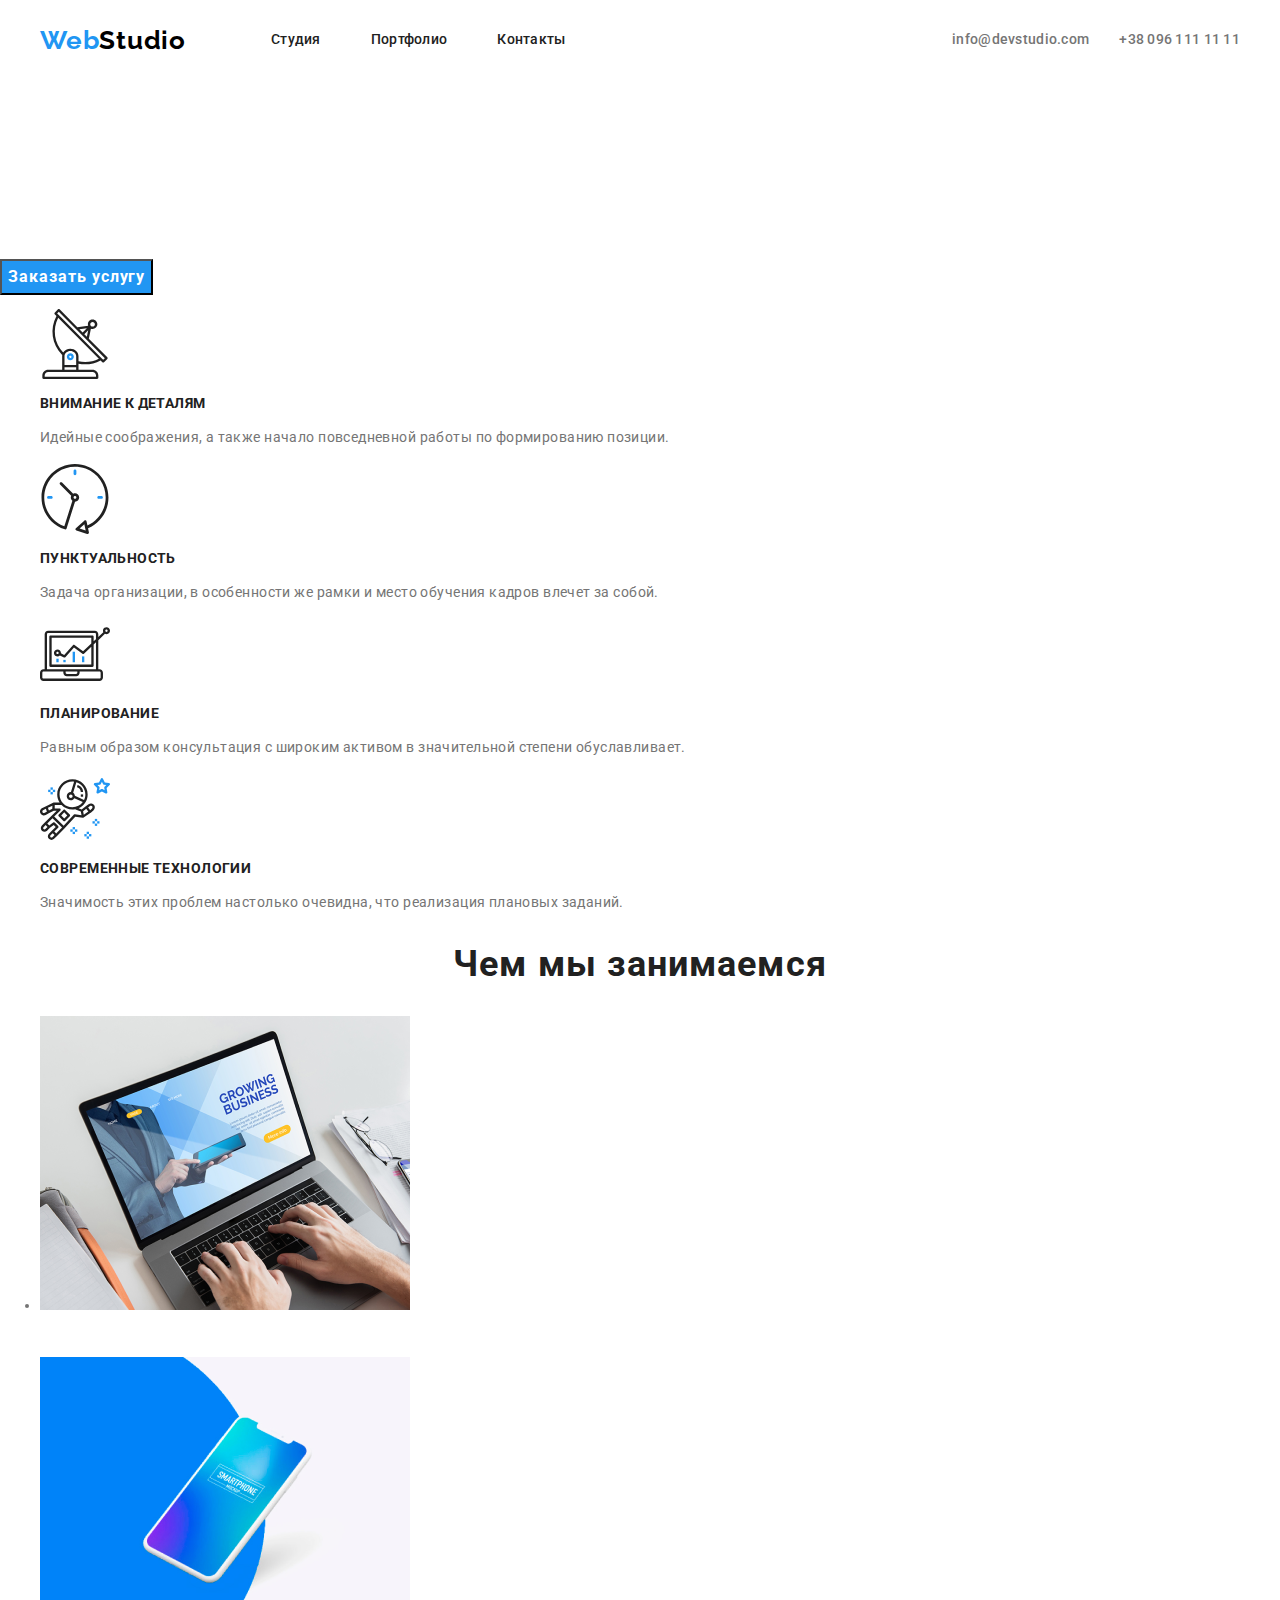
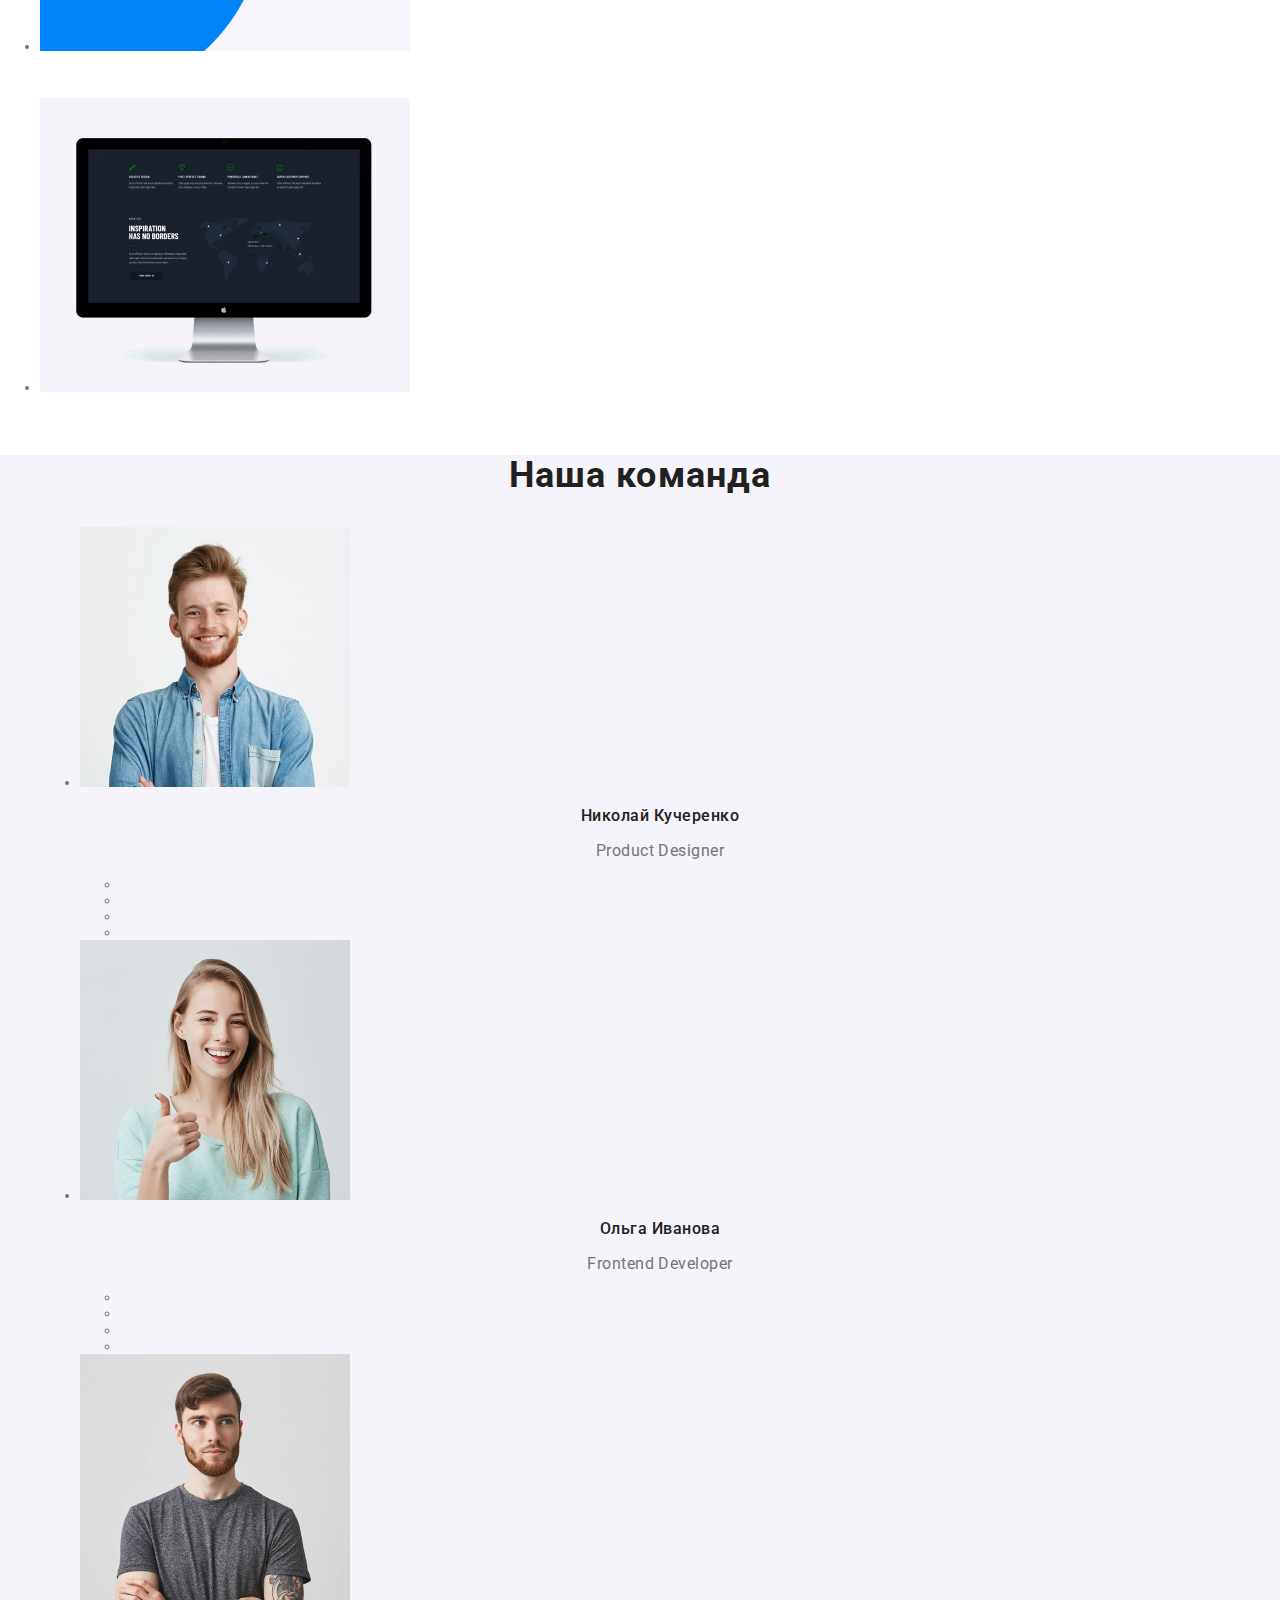
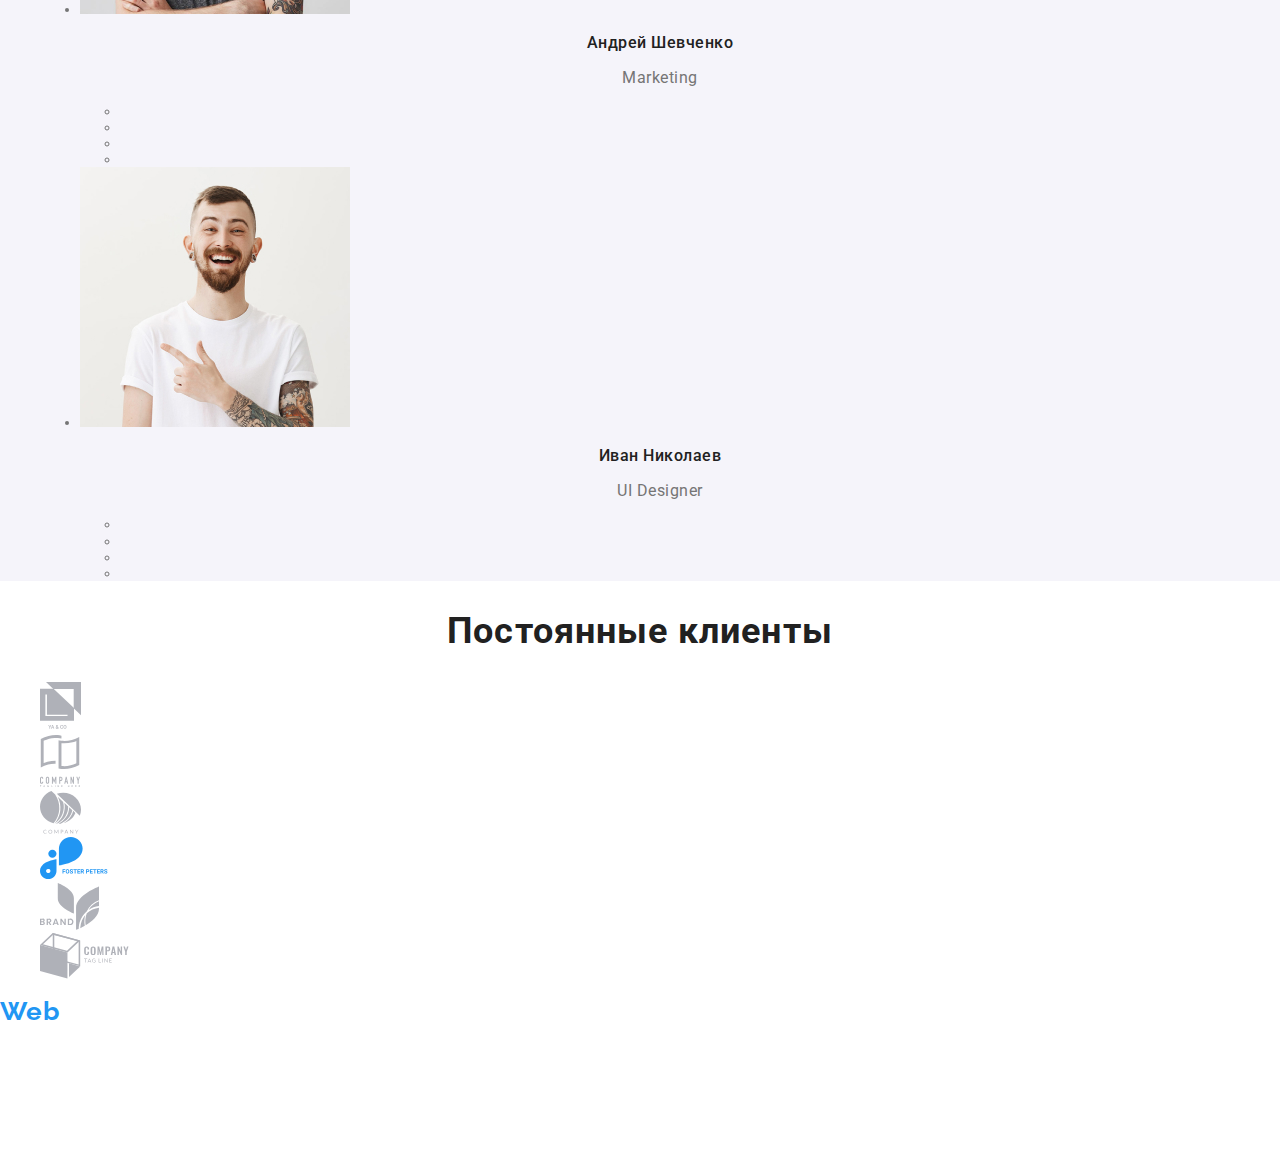
==== index.html @ 576426ac "Добавлены стили для геометрии и позиционирования HEADER-a" ====
<!DOCTYPE html>
<html lang="ru">

<head>
    <meta charset="UTF-8">
    <meta name="viewport" content="width=device-width, initial-scale=1.0">
    <title>Document</title>
    <link href="https://fonts.googleapis.com/css2?family=Raleway:wght@700&family=Roboto:wght@400;500;700;900&display=swap" rel="stylesheet">
    <link rel="stylesheet" href="./css/normalize.css">
    <link rel="stylesheet" href="./css/styles.css">
</head>

<body>
    <header class="header">
        <div class="container">
            <nav class="navigation">
                <a class="logo-link link" href="./index.html"><span class="web">Web</span>Studio</a>
    
                <ul class="menu-list list">
                    <li class="menu-item">
                        <a class="menu-link link" href="./index.html">Студия</a>
                    </li>
                    <li class="menu-item">
                        <a class="menu-link link" href="./portfolio.html">Портфолио</a>
                    </li>
                    <li class="menu-item">
                        <a class="menu-link link" href="">Контакты</a>
                    </li>
                </ul>
            </nav>
                <ul class="contacts-list list">
                    <li class="contacts-list-item">
                        <address class="contacts-item">
                            <a class="contacts-link link" href="mailto:info@devstudio.com">info@devstudio.com</a>
                        </address>
                    </li>
                    <li class="contacts-list-item">
                        <address class="contacts-item">
                            <a class="contacts-link link" href="tel:+380961111111">+38 096 111 11 11</a>
                        </address>
                    </li>
                </ul>
        </div>

    </header>

    <main>
        <section class="hero">
            <h1 class="hero-title">Эффективные решения <br> для вашего бизнеса</h1>
            <button class="btn">Заказать услугу</button>
        </section>
        <!-- Особенности -->
        <section>
            <h2 hidden>Особенности</h2>
            <ul class="features-list list">
                <li class="feature-item">
                    <img src="./images/Osobennosti/osobennosti-img-1.svg" alt="Антена">
                    <h3 class="feature-title">Внимание к деталям</h3>
                    <p class="feature-description">Идейные соображения, а также начало повседневной работы по формированию позиции.</p>
                </li>
                <li>
                    <img src="./images/Osobennosti/osobennosti-img-2.svg" alt="Часы">
                    <h3 class="feature-title">Пунктуальность</h3>
                    <p class="feature-description">Задача организации, в особенности же рамки и место обучения кадров влечет за собой.</p>
                </li>
                <li>
                    <img src="./images/Osobennosti/osobennosti-img-3.svg" alt="Диаграма">
                    <h3 class="feature-title">Планирование</h3>
                    <p class="feature-description">Равным образом консультация с широким активом в значительной степени обуславливает.</p>
                </li>
                <li>
                    <img src="./images/Osobennosti/osobennosti-img-4.svg" alt="Астронавт">
                    <h3 class="feature-title">Современные технологии</h3>
                    <p class="feature-description">Значимость этих проблем настолько очевидна, что реализация плановых заданий.</p>
                </li>
            </ul>
        </section>

        <!-- Чем мы занимаемся -->
        <section>
            <h2 class="whatwedo title">Чем мы занимаемся</h2>
                <ul>
                    <li>
                        <img src="./images/Chem-my-zanimaemsia/Desktop-img.png" alt="Десктопные приложения">
                        <p class="whatwedo-item"><b>Десктопные приложения</b></p>
                    </li>
                    <li>
                        <img src="./images/Chem-my-zanimaemsia/Mobile-img.png" alt="Мобильные приложения">
                        <p class="whatwedo-item"><b>Мобильные приложения</b></p>
                    </li>
                    <li>
                        <img src="./images/Chem-my-zanimaemsia/Design-img.png" alt="Дизайнерские решения">
                        <p class="whatwedo-item"><b>Дизайнерские решения</b></p>
                    </li>
                </ul>
        </section>

        <!-- Наша команда -->
        <section class="our-team-section">
            <div class="container">
                <h2 class="our-team title">Наша команда</h2>
                <ul>
                    <li>
                        <img src="./images/Nasha-komanda/img.jpg" alt="Николай Кучеренко" width="270" height="260">
                        <h3 class="team-item">Николай Кучеренко</h3>
                        <p class="team-item-description" lang="en">Product Designer</p>
                        <ul>
                            <li>
                                <a href="" aria-label="иконка инстаграма"></a>
                            </li>
                            <li>
                                <a href="" aria-label="иконка твиттера"></a>
                            </li>
                            <li>
                                <a href="" aria-label="иконка фейсбука"></a>
                            </li>
                            <li>
                                <a href="" aria-label="иконка ликедина"></a>
                            </li>
                        </ul>
                    </li>
                    <li>
                        <img src="./images/Nasha-komanda/img-1.jpg" alt="Ольга Иванова" width="270" height="260">
                        <h3 class="team-item">Ольга Иванова</h3>
                        <p class="team-item-description" lang="en">Frontend Developer</p>
                        <ul>
                            <li>
                                <a href="" aria-label="иконка инстаграма"></a>
                            </li>
                            <li>
                                <a href="" aria-label="иконка твиттера"></a>
                            </li>
                            <li>
                                <a href="" aria-label="иконка фейсбука"></a>
                            </li>
                            <li>
                                <a href="" aria-label="иконка ликедина"></a>
                            </li>
                        </ul>
                    </li>
                    <li>
                        <img src="./images/Nasha-komanda/img-2.jpg" alt="Андрей Шевченко" width="270" height="260">
                        <h3 class="team-item">Андрей Шевченко</h3>
                        <p class="team-item-description" lang="en">Marketing</p>
                        <ul>
                            <li>
                                <a href="" aria-label="иконка инстаграма"></a>
                            </li>
                            <li>
                                <a href="" aria-label="иконка твиттера"></a>
                            </li>
                            <li>
                                <a href="" aria-label="иконка фейсбука"></a>
                            </li>
                            <li>
                                <a href="" aria-label="иконка ликедина"></a>
                            </li>
                        </ul>
                    </li>
                    <li>
                        <img src="./images/Nasha-komanda/img-3.jpg" alt="Иван Николаев" width="270" height="260">
                        <h3 class="team-item">Иван Николаев</h3>
                        <p class="team-item-description" lang="en">UI Designer</p>
                            
                        <ul>
                            <li>
                                <a href="" aria-label="иконка инстаграма"></a>
                            </li>
                            <li>
                                <a href="" aria-label="иконка твиттера"></a>
                            </li>
                            <li>
                                <a href="" aria-label="иконка фейсбука"></a>
                            </li>
                            <li>
                                <a href="" aria-label="иконка ликедина"></a>
                            </li>
                        </ul>
                    </li>
                </ul>
            </div>

        </section>

        <!-- Постоянные клиенты -->
        <section>
            <h2 class="clients title">Постоянные клиенты</h2>
            <ul class="clients-list list">
                <li> 
                    <a href="">
                        <img src="./images/Postoyannye-klienty/logo1.svg" alt="YA & CO">
                    </a>
                </li>
                <li>
                    <a href="">
                        <img src="./images/Postoyannye-klienty/logo2.svg" alt="COMPANY TAGLINE HERE">
                    </a>
                </li>
                <li>
                    <a href="">
                        <img src="./images/Postoyannye-klienty/logo3.svg" alt="COMPANY">
                    </a>
                </li>
                <li>
                    <a href="">
                        <img src="./images/Postoyannye-klienty/logo4.svg" alt="FOSTER PETERS">
                    </a>
                </li>
                <li>
                    <a href="">
                        <img src="./images/Postoyannye-klienty/logo5.svg" alt="BRAND">
                    </a>
                </li>
                <li>
                    <a href="">
                        <img src="./images/Postoyannye-klienty/logo6.svg" alt="COMPANY TAG LINE">
                    </a>
                </li>
            </ul>
        </section>
    </main>

    <footer>
        <div>
            <a class="logo-link-footer link" href="./index.html"><span class="web">Web</span>Studio</a>
            <ul class="list">
                <li>
                    <address><a class="adress-item link" href="https://goo.gl/maps/cfzTt26jJgseavG87" target="_blank">г. Киев, пр-т Леси Украинки, 26</a></address>
                </li>
                <li>
                    <address><a class="mail-item link" href="mailto:info@example.com">info@example.com</a></address>
                </li>
                <li>
                    <address><a class="tel-item link" href="tel:+380991111111">+38 099 111 11 11</a></address>
                </li>
            </ul>
        </div>

        <div>
            <b class="join-in">присоединяйтесь</b>
            <ul class="list">
                <li>
                    <a href="" aria-label="instagram icon"></a>
                </li>
                <li>
                    <a href="" aria-label="twitter icon"></a>
                </li>
                <li>
                    <a href="" aria-label="facebook icon"></a>
                </li>
                <li>
                    <a href="" aria-label="in icon"></a>
                </li>
            </ul>
        </div>
    </footer>

</body>
</html>
---- css/styles.css ----
:root {
    --main-font: 'Roboto', sans-serif;
    --secondary-font: 'Raleway', sans-serif;
    --title-dark-theme-color: #ffffff;
    --title-light-theme-color: #212121;
    --accent-color: #2196F3;
    --text-dark-theme-color:  rgba(255, 255, 255, 0.6);
    --text-light-theme-color: #757575;
    --logo-light-theme-color: #000000;
    --logo-dark-theme-color: #ffffff;
    --button-text-accent-color: #ffffff;
    --button-background-accent-color: #2196F3;
    --text-description-color: #ffffff;

}

body {
    background-color: var(--title-dark-theme-color);
    color: var(--text-light-theme-color);
    font-size: 14px;
    font-family: var(--main-font);
}



.container {
    width: 1200px;
    padding-left: 15px;
    padding-right: 15px;
    margin-left: auto;
    margin-right: auto;
}

.header .container {
    display: flex;
    justify-content: space-between;
}

.menu-list {
    display: flex;
    padding-left: 0;
    margin-top: 0;
    margin-bottom: 0;

}

.menu-item:not(:last-child) {
    margin-right: 50px;
}

.navigation {
    display: flex;
    align-items: center;
}

.contacts-list {
    display: flex;
    padding-left: 0;
    margin-top: 0;
    margin-bottom: 0;
}

.contacts-list-item:not(:last-child) {
    margin-right: 30px;
}

.logo-link {
    margin-right: 85px;
}

.link {
    text-decoration: none;
    display: block;
}
.list {
    list-style: none;
}

.logo-link,
.logo-link-footer {
font-family: var(--secondary-font);
font-style: normal;
font-weight: 700;
font-size: 26px;
line-height: 1.19;
letter-spacing: 0.03em;

}

.logo-link {
    color: var(--logo-light-theme-color);
}

.logo-link-footer {
    color: var(--logo-dark-theme-color);
}

.web {
    color: var(--accent-color);
}

.menu-link,
.contacts-link {
font-weight: 500;
font-size: 14px;
line-height: 1.14;
letter-spacing: 0.02em;
padding-top: 32px;
padding-bottom: 32px;
}

.menu-link {
    color: var(--title-light-theme-color);
}

.contacts-link {
    color: var(--text-light-theme-color);
    font-family: Roboto;
font-style: normal;
}

.menu-link:hover,
.menu-link:focus,
.contacts-link:hover,
.contacts-link:focus {
    color: var(--accent-color);
}

.hero-title {
font-weight: 900;
font-size: 44px;
line-height: 1.36;
text-align: center;
letter-spacing: 0.06em;
text-transform: uppercase;
color: var(--title-dark-theme-color);
}

.btn {
font-weight: 700;
font-size: 16px;
line-height: 1.88;
display: flex;
align-items: center;
text-align: center;
letter-spacing: 0.06em;
color: var(--title-dark-theme-color);
background-color: var(--accent-color);
}

.feature-title,
.whatwedo-item,
.join-in {
font-weight: 700;
font-size: 14px;
line-height: 1.14;
letter-spacing: 0.03em;
text-transform: uppercase;
}

.feature-title {
    color: var(--title-light-theme-color);
}

.whatwedo-item {
    text-align: center;
    color: var(--title-dark-theme-color);
    }

.join-in {
    color: var(--title-dark-theme-color);
    
}

.our-team-section {
    background-color: #F5F4FA;
}


.title {
    font-weight: 700;
    font-size: 36px;
    line-height: 1.16;
    text-align: center;
    letter-spacing: 0.03em;
    color: var(--title-light-theme-color);
}

.team-item,
.team-item-description {
    font-size: 16px;
    line-height: 1.19;
    text-align: center;
    letter-spacing: 0.03em;
}

.team-item {
    font-weight: 500;
    color: var(--title-light-theme-color);
}

.team-item-description {
    font-weight: normal;
    color: var(--text-light-theme-color);
}

.adress-item,
.mail-item,
.tel-item,
.feature-description {
    font-weight: normal;
    font-size: 14px;
    line-height: 1.71;
    letter-spacing: 0.03em;
}

.adress-item,
.mail-item,
.tel-item {
    font-family: Roboto;
font-style: normal;
}
font-family: Roboto;
font-style: normal;

.feature-description {
    color: var(--text-light-theme-color);
}

.adress-item {
    color: var(--title-dark-theme-color);
}

.mail-item,
.tel-item {
    color: var(--text-dark-theme-color);
}

.filter-item-btn {
font-weight: 500;
font-size: 16px;
line-height: 1.62;
text-align: center;
letter-spacing: 0.03em;
color: var(--title-light-theme-color);
}

.filter-item-btn:hover,
.filter-item-btn:focus {
    color: var(--button-text-accent-color);
    background-color: var(--button-background-accent-color);
}

.projects-item {
    font-weight: 700;
    font-size: 18px;
    line-height: 2;
    letter-spacing: 0.06em;
    color: var(--title-light-theme-color);
}

.project-item-title {
font-weight: normal;
font-size: 16px;
line-height: 1.87;
letter-spacing: 0.03em;
color: var(--text-light-theme-color);
}

.projects-item-description {
font-weight: normal;
font-size: 18px;
line-height: 1.56;
letter-spacing: 0.03em;
color: var(--text-description-color);
}
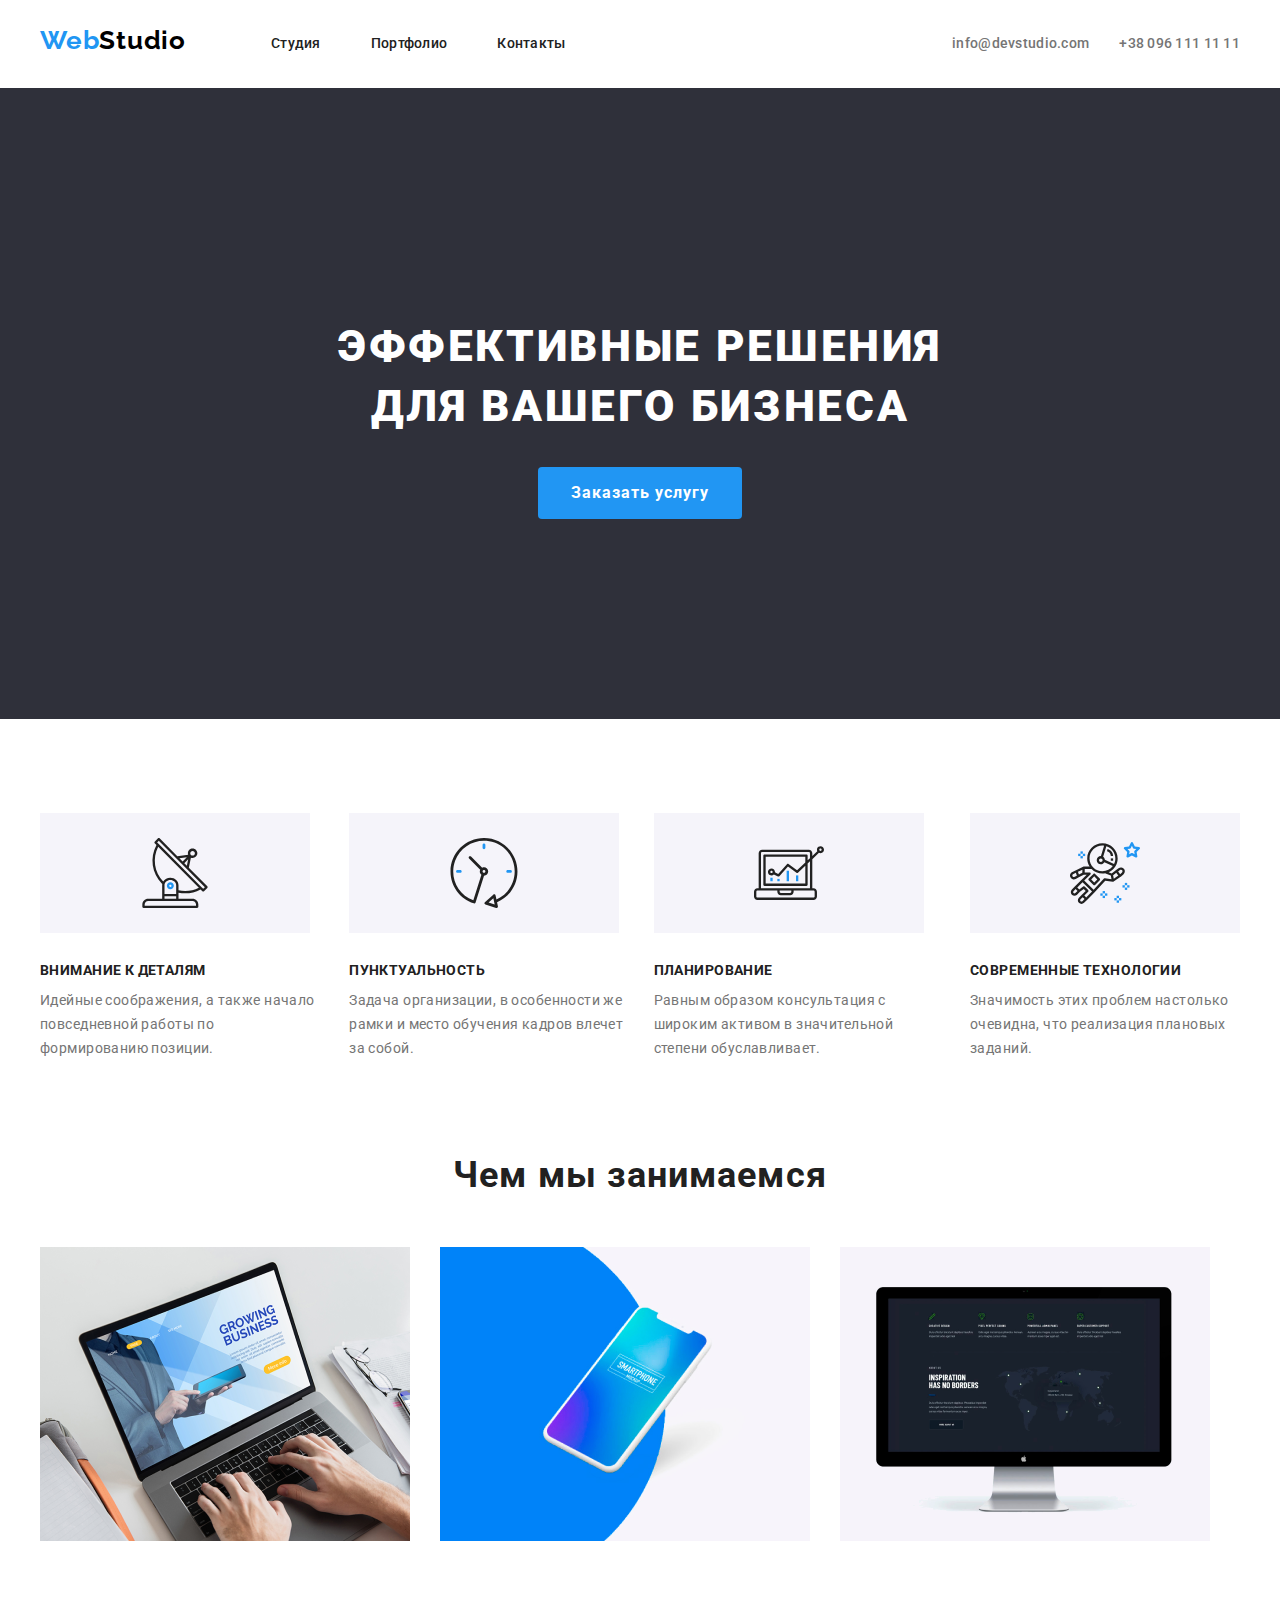
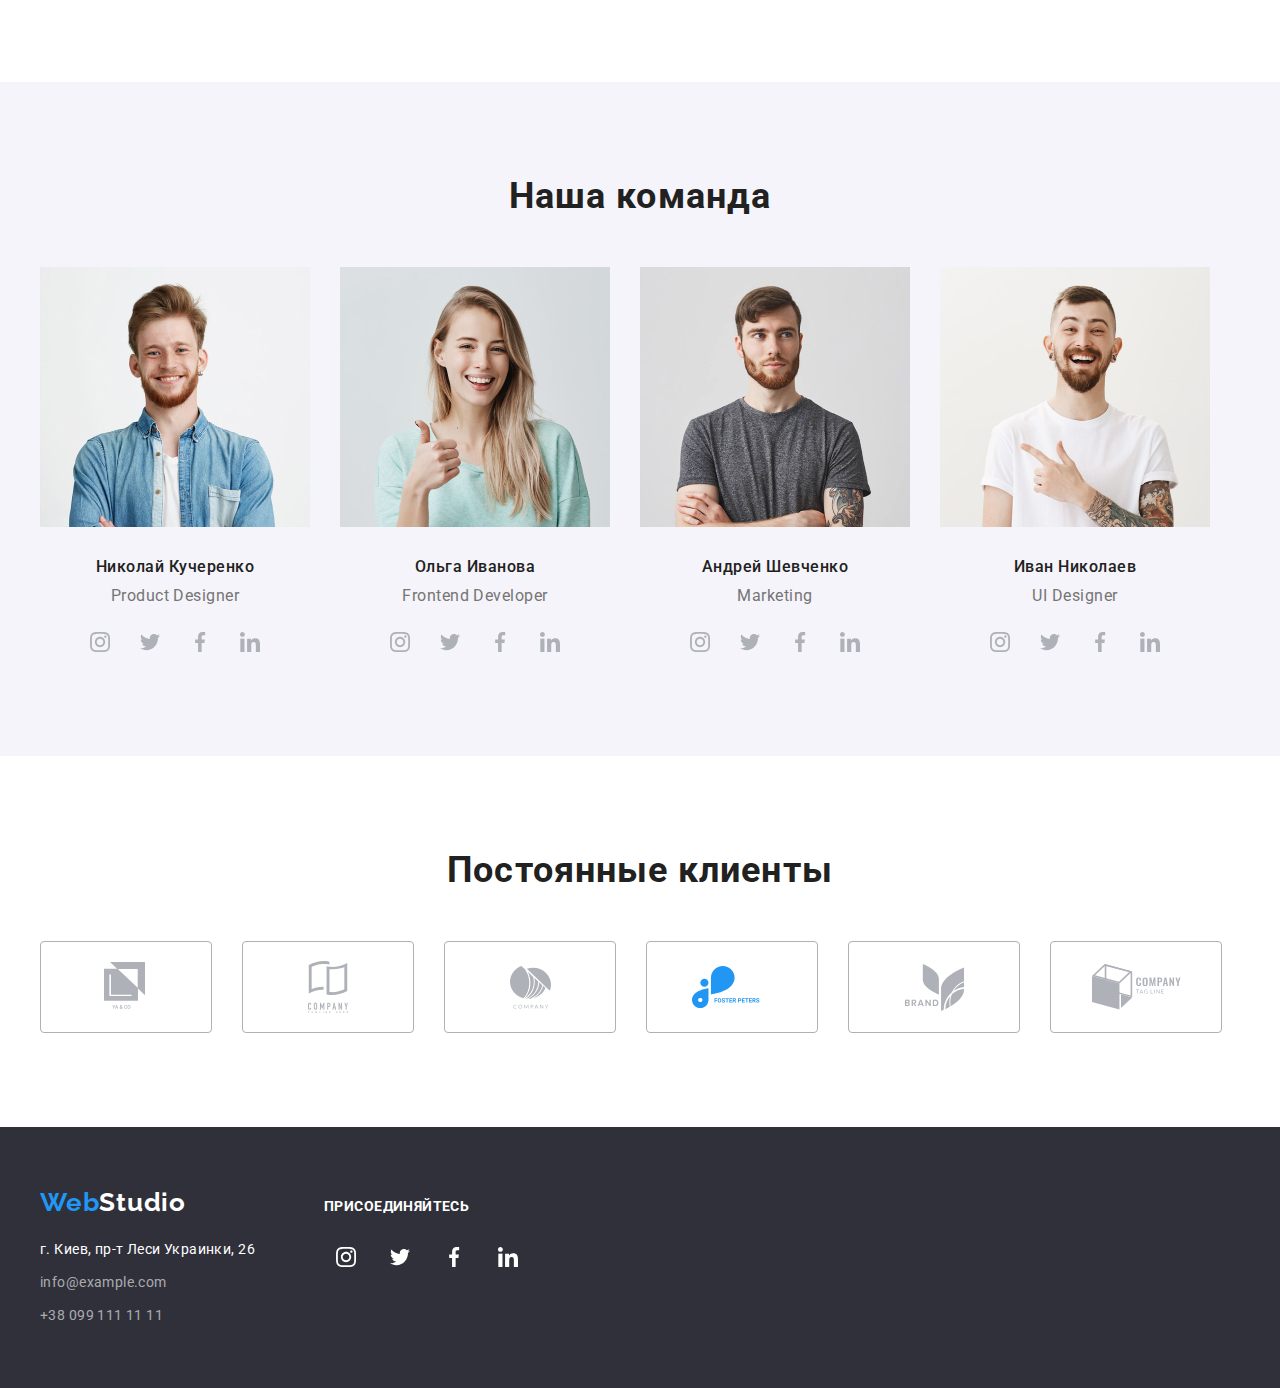
==== commit 74171ce0: "Добавлены геометрия и позиционирования на страницы "Студия" и "Портфолио"" ====
--- a/index.html
+++ b/index.html
@@ -48,211 +48,270 @@
     <main>
         <section class="hero">
             <h1 class="hero-title">Эффективные решения <br> для вашего бизнеса</h1>
-            <button class="btn">Заказать услугу</button>
+            <button class="hero-btn btn">Заказать услугу</button>
         </section>
         <!-- Особенности -->
-        <section>
-            <h2 hidden>Особенности</h2>
-            <ul class="features-list list">
-                <li class="feature-item">
-                    <img src="./images/Osobennosti/osobennosti-img-1.svg" alt="Антена">
-                    <h3 class="feature-title">Внимание к деталям</h3>
-                    <p class="feature-description">Идейные соображения, а также начало повседневной работы по формированию позиции.</p>
-                </li>
-                <li>
-                    <img src="./images/Osobennosti/osobennosti-img-2.svg" alt="Часы">
-                    <h3 class="feature-title">Пунктуальность</h3>
-                    <p class="feature-description">Задача организации, в особенности же рамки и место обучения кадров влечет за собой.</p>
-                </li>
-                <li>
-                    <img src="./images/Osobennosti/osobennosti-img-3.svg" alt="Диаграма">
-                    <h3 class="feature-title">Планирование</h3>
-                    <p class="feature-description">Равным образом консультация с широким активом в значительной степени обуславливает.</p>
-                </li>
-                <li>
-                    <img src="./images/Osobennosti/osobennosti-img-4.svg" alt="Астронавт">
-                    <h3 class="feature-title">Современные технологии</h3>
-                    <p class="feature-description">Значимость этих проблем настолько очевидна, что реализация плановых заданий.</p>
-                </li>
-            </ul>
+        <section class="feature">
+            <div class="container">
+                <h2 hidden>Особенности</h2>
+                <ul class="features-list list">
+                    <li class="feature-item">
+                        <img class="feature-img" src="./images/Osobennosti/osobennosti-img-1.svg" alt="Антена">
+                        <h3 class="feature-title">Внимание к деталям</h3>
+                        <p class="feature-description">Идейные соображения, а также начало повседневной работы по формированию позиции.</p>
+                    </li>
+                    <li class="feature-item">
+                        <img class="feature-img" src="./images/Osobennosti/osobennosti-img-2.svg" alt="Часы">
+                        <h3 class="feature-title">Пунктуальность</h3>
+                        <p class="feature-description">Задача организации, в особенности же рамки и место обучения кадров влечет за собой.</p>
+                    </li>
+                    <li class="feature-item">
+                        <img class="feature-img" src="./images/Osobennosti/osobennosti-img-3.svg" alt="Диаграма">
+                        <h3 class="feature-title">Планирование</h3>
+                        <p class="feature-description">Равным образом консультация с широким активом в значительной степени обуславливает.</p>
+                    </li>
+                    <li class="feature-item">
+                        <img class="feature-img" src="./images/Osobennosti/osobennosti-img-4.svg" alt="Астронавт">
+                        <h3 class="feature-title">Современные технологии</h3>
+                        <p class="feature-description">Значимость этих проблем настолько очевидна, что реализация плановых заданий.</p>
+                    </li>
+                </ul>
+            </div>
         </section>
 
         <!-- Чем мы занимаемся -->
-        <section>
+        <section class="what-we-do">
+            <div class="container">
             <h2 class="whatwedo title">Чем мы занимаемся</h2>
-                <ul>
-                    <li>
+                <ul class="whatwedo-list list">
+                    <li class="whatwedo-list-item">
                         <img src="./images/Chem-my-zanimaemsia/Desktop-img.png" alt="Десктопные приложения">
                         <p class="whatwedo-item"><b>Десктопные приложения</b></p>
                     </li>
-                    <li>
+                    <li class="whatwedo-list-item">
                         <img src="./images/Chem-my-zanimaemsia/Mobile-img.png" alt="Мобильные приложения">
                         <p class="whatwedo-item"><b>Мобильные приложения</b></p>
                     </li>
-                    <li>
+                    <li class="whatwedo-list-item">
                         <img src="./images/Chem-my-zanimaemsia/Design-img.png" alt="Дизайнерские решения">
                         <p class="whatwedo-item"><b>Дизайнерские решения</b></p>
                     </li>
                 </ul>
+            </div>
         </section>
 
         <!-- Наша команда -->
         <section class="our-team-section">
             <div class="container">
                 <h2 class="our-team title">Наша команда</h2>
-                <ul>
-                    <li>
-                        <img src="./images/Nasha-komanda/img.jpg" alt="Николай Кучеренко" width="270" height="260">
+                <div>
+                <ul class="our-team-list list">
+                    
+                    <li class="our-team-list-item">
+                        <img class="our-team-img" src="./images/Nasha-komanda/img.jpg" alt="Николай Кучеренко" width="270" height="260">
                         <h3 class="team-item">Николай Кучеренко</h3>
                         <p class="team-item-description" lang="en">Product Designer</p>
-                        <ul>
-                            <li>
-                                <a href="" aria-label="иконка инстаграма"></a>
-                            </li>
-                            <li>
-                                <a href="" aria-label="иконка твиттера"></a>
-                            </li>
-                            <li>
-                                <a href="" aria-label="иконка фейсбука"></a>
-                            </li>
-                            <li>
-                                <a href="" aria-label="иконка ликедина"></a>
+                        <div class="social-list">
+                        <ul class="our-team-social-links list">
+                            <li class="social-links-item">
+                                <a class="social-link" href="">
+                                    <img class="social-item-img" src="./images/social-links/instagram grey.svg" alt="Инстаграм">
+                                </a>
+                            </li>
+                            <li class="social-links-item">
+                                <a class="social-link" href="">
+                                    <img class="social-item-img" src="./images/social-links/twitter grey.svg" alt="Твиттер">
+                                </a>
+                            </li>
+                            <li class="social-links-item">
+                                <a class="social-link" href="">
+                                    <img class="social-item-img" src="./images/social-links/facebook grey.svg" alt="Фейсбук">
+                                </a>
+                            </li>
+                            <li class="social-links-item">
+                                <a class="social-link" href="">
+                                    <img class="social-item-img" src="./images/social-links/linkedin grey.svg" alt="Линкедин">
+                                </a>
                             </li>
                         </ul>
-                    </li>
-                    <li>
-                        <img src="./images/Nasha-komanda/img-1.jpg" alt="Ольга Иванова" width="270" height="260">
+                        </div>
+                    </li>
+                
+                
+                    <li class="our-team-list-item">
+                        <img class="our-team-img" src="./images/Nasha-komanda/img-1.jpg" alt="Ольга Иванова" width="270" height="260">
                         <h3 class="team-item">Ольга Иванова</h3>
                         <p class="team-item-description" lang="en">Frontend Developer</p>
-                        <ul>
-                            <li>
-                                <a href="" aria-label="иконка инстаграма"></a>
-                            </li>
-                            <li>
-                                <a href="" aria-label="иконка твиттера"></a>
-                            </li>
-                            <li>
-                                <a href="" aria-label="иконка фейсбука"></a>
-                            </li>
-                            <li>
-                                <a href="" aria-label="иконка ликедина"></a>
+                        <ul class="our-team-social-links list">
+                            <li class="social-links-item">
+                                <a class="social-link" href="">
+                                    <img src="./images/social-links/instagram grey.svg" alt="Инстаграм">
+                                </a>
+                            </li>
+                            <li class="social-links-item">
+                                <a class="social-link" href="">
+                                    <img src="./images/social-links/twitter grey.svg" alt="Твиттер">
+                                </a>
+                            </li>
+                            <li class="social-links-item">
+                                <a class="social-link" href="">
+                                    <img src="./images/social-links/facebook grey.svg" alt="Фейсбук">
+                                </a>
+                            </li>
+                            <li class="social-links-item">
+                                <a class="social-link" href="">
+                                    <img src="./images/social-links/linkedin grey.svg" alt="Линкедин">
+                                </a>
                             </li>
                         </ul>
                     </li>
-                    <li>
-                        <img src="./images/Nasha-komanda/img-2.jpg" alt="Андрей Шевченко" width="270" height="260">
+                
+                
+                    <li class="our-team-list-item">
+                        <img class="our-team-img" src="./images/Nasha-komanda/img-2.jpg" alt="Андрей Шевченко" width="270" height="260">
                         <h3 class="team-item">Андрей Шевченко</h3>
                         <p class="team-item-description" lang="en">Marketing</p>
-                        <ul>
-                            <li>
-                                <a href="" aria-label="иконка инстаграма"></a>
-                            </li>
-                            <li>
-                                <a href="" aria-label="иконка твиттера"></a>
-                            </li>
-                            <li>
-                                <a href="" aria-label="иконка фейсбука"></a>
-                            </li>
-                            <li>
-                                <a href="" aria-label="иконка ликедина"></a>
+                        <ul class="our-team-social-links list">
+                            <li class="social-links-item">
+                                <a class="social-link" href="">
+                                    <img src="./images/social-links/instagram grey.svg" alt="Инстаграм">
+                                </a>
+                            </li>
+                            <li class="social-links-item">
+                                <a class="social-link" href="">
+                                    <img src="./images/social-links/twitter grey.svg" alt="Твиттер">
+                                </a>
+                            </li>
+                            <li class="social-links-item">
+                                <a class="social-link" href="">
+                                    <img src="./images/social-links/facebook grey.svg" alt="Фейсбук">
+                                </a>
+                            </li>
+                            <li class="social-links-item">
+                                <a class="social-link" href="">
+                                    <img src="./images/social-links/linkedin grey.svg" alt="Линкедин">
+                                </a>
                             </li>
                         </ul>
                     </li>
-                    <li>
-                        <img src="./images/Nasha-komanda/img-3.jpg" alt="Иван Николаев" width="270" height="260">
+                
+                <div>
+                    <li class="our-team-list-item">
+                        <img class="our-team-img" src="./images/Nasha-komanda/img-3.jpg" alt="Иван Николаев" width="270" height="260">
                         <h3 class="team-item">Иван Николаев</h3>
                         <p class="team-item-description" lang="en">UI Designer</p>
                             
-                        <ul>
-                            <li>
-                                <a href="" aria-label="иконка инстаграма"></a>
-                            </li>
-                            <li>
-                                <a href="" aria-label="иконка твиттера"></a>
-                            </li>
-                            <li>
-                                <a href="" aria-label="иконка фейсбука"></a>
-                            </li>
-                            <li>
-                                <a href="" aria-label="иконка ликедина"></a>
+                        <ul class="our-team-social-links list">
+                            <li class="social-links-item">
+                                <a class="social-link" href="">
+                                    <img src="./images/social-links/instagram grey.svg" alt="Инстаграм">
+                                </a>
+                            </li>
+                            <li class="social-links-item">
+                                <a class="social-link" href="">
+                                    <img src="./images/social-links/twitter grey.svg" alt="Твиттер">
+                                </a>
+                            </li>
+                            <li class="social-links-item">
+                                <a class="social-link" href="">
+                                    <img src="./images/social-links/facebook grey.svg" alt="Фейсбук">
+                                </a>
+                            </li>
+                            <li class="social-links-item">
+                                <a class="social-link" href="">
+                                    <img src="./images/social-links/linkedin grey.svg" alt="Линкедин">
+                                </a>
                             </li>
                         </ul>
                     </li>
+                </div>
                 </ul>
             </div>
 
         </section>
 
         <!-- Постоянные клиенты -->
-        <section>
+        <section class="clients-section">
+            <div class="container">
             <h2 class="clients title">Постоянные клиенты</h2>
             <ul class="clients-list list">
-                <li> 
-                    <a href="">
-                        <img src="./images/Postoyannye-klienty/logo1.svg" alt="YA & CO">
-                    </a>
-                </li>
-                <li>
-                    <a href="">
-                        <img src="./images/Postoyannye-klienty/logo2.svg" alt="COMPANY TAGLINE HERE">
-                    </a>
-                </li>
-                <li>
-                    <a href="">
-                        <img src="./images/Postoyannye-klienty/logo3.svg" alt="COMPANY">
-                    </a>
-                </li>
-                <li>
-                    <a href="">
-                        <img src="./images/Postoyannye-klienty/logo4.svg" alt="FOSTER PETERS">
-                    </a>
-                </li>
-                <li>
-                    <a href="">
-                        <img src="./images/Postoyannye-klienty/logo5.svg" alt="BRAND">
-                    </a>
-                </li>
-                <li>
-                    <a href="">
-                        <img src="./images/Postoyannye-klienty/logo6.svg" alt="COMPANY TAG LINE">
-                    </a>
-                </li>
-            </ul>
-        </section>
-    </main>
-
-    <footer>
-        <div>
-            <a class="logo-link-footer link" href="./index.html"><span class="web">Web</span>Studio</a>
-            <ul class="list">
-                <li>
-                    <address><a class="adress-item link" href="https://goo.gl/maps/cfzTt26jJgseavG87" target="_blank">г. Киев, пр-т Леси Украинки, 26</a></address>
-                </li>
-                <li>
-                    <address><a class="mail-item link" href="mailto:info@example.com">info@example.com</a></address>
-                </li>
-                <li>
-                    <address><a class="tel-item link" href="tel:+380991111111">+38 099 111 11 11</a></address>
+                <li class="clients-list-item"> 
+                    <a class="clients-list-link" href="">
+                        <img class="clients-list-img" src="./images/Postoyannye-klienty/logo1.svg" alt="YA & CO">
+                    </a>
+                </li>
+                <li class="clients-list-item">
+                    <a class="clients-list-link" href="">
+                        <img class="clients-list-img" src="./images/Postoyannye-klienty/logo2.svg" alt="COMPANY TAGLINE HERE">
+                    </a>
+                </li>
+                <li class="clients-list-item">
+                    <a class="clients-list-link" href="">
+                        <img class="clients-list-img" src="./images/Postoyannye-klienty/logo3.svg" alt="COMPANY">
+                    </a>
+                </li>
+                <li class="clients-list-item">
+                    <a class="clients-list-link" href="">
+                        <img class="clients-list-img" src="./images/Postoyannye-klienty/logo4.svg" alt="FOSTER PETERS">
+                    </a>
+                </li>
+                <li class="clients-list-item">
+                    <a class="clients-list-link" href="">
+                        <img class="clients-list-img" src="./images/Postoyannye-klienty/logo5.svg" alt="BRAND">
+                    </a>
+                </li>
+                <li class="clients-list-item">
+                    <a class="clients-list-link" href="">
+                        <img class="clients-list-img" src="./images/Postoyannye-klienty/logo6.svg" alt="COMPANY TAG LINE">
+                    </a>
                 </li>
             </ul>
         </div>
-
-        <div>
-            <b class="join-in">присоединяйтесь</b>
-            <ul class="list">
-                <li>
-                    <a href="" aria-label="instagram icon"></a>
-                </li>
-                <li>
-                    <a href="" aria-label="twitter icon"></a>
-                </li>
-                <li>
-                    <a href="" aria-label="facebook icon"></a>
-                </li>
-                <li>
-                    <a href="" aria-label="in icon"></a>
-                </li>
-            </ul>
+        </section>
+    </main>
+
+    <footer>
+        <div class="container footer-container">
+            <div class="address-section">
+                <a class="logo-link-footer link" href="./index.html"><span class="web">Web</span>Studio</a>
+                <ul class="address-list list">
+                    <li class="address-list-item">
+                        <address><a class="adress-item link" href="https://goo.gl/maps/cfzTt26jJgseavG87" target="_blank">г. Киев, пр-т Леси Украинки, 26</a></address>
+                    </li>
+                    <li class="address-list-item">
+                        <address><a class="mail-item link" href="mailto:info@example.com">info@example.com</a></address>
+                    </li>
+                    <li class="address-list-item">
+                        <address><a class="tel-item link" href="tel:+380991111111">+38 099 111 11 11</a></address>
+                    </li>
+                </ul>
+            </div>
+
+            <div class="join-in-section">
+                <p class="join-in">присоединяйтесь</p>
+                <ul class="join-in-list list">
+                    <li class="social-links-item">
+                        <a class="social-link" href="">
+                            <img src="./images/social-links/instagram.svg" alt="Инстаграм">
+                        </a>
+                    </li>
+                    <li class="social-links-item">
+                        <a class="social-link" href="">
+                            <img src="./images/social-links/twitter.svg" alt="Твиттер">
+                        </a>
+                    </li>
+                    <li class="social-links-item">
+                        <a class="social-link" href="">
+                            <img src="./images/social-links/facebook.svg" alt="Фейсбук">
+                        </a>
+                    </li>
+                    <li class="social-links-item">
+                        <a class="social-link" href="">
+                            <img src="./images/social-links/linkedin.svg" alt="Линкедин">
+                        </a>
+                    </li>
+                </ul>
+            </div>
         </div>
     </footer>
 
--- a/css/styles.css
+++ b/css/styles.css
@@ -34,6 +34,7 @@
 .header .container {
     display: flex;
     justify-content: space-between;
+    align-items: center;
 }
 
 .menu-list {
@@ -89,6 +90,9 @@
 
 .logo-link {
     color: var(--logo-light-theme-color);
+    display: block;
+    padding-bottom: 32px;
+    padding-top: 25px;
 }
 
 .logo-link-footer {
@@ -126,6 +130,12 @@
     color: var(--accent-color);
 }
 
+.hero {
+    padding-top: 200px;
+    padding-bottom: 200px;
+    background-color: #2F303A;
+}
+
 .hero-title {
 font-weight: 900;
 font-size: 44px;
@@ -134,6 +144,10 @@
 letter-spacing: 0.06em;
 text-transform: uppercase;
 color: var(--title-dark-theme-color);
+}
+
+.hero-title {
+    margin-bottom: 30px;
 }
 
 .btn {
@@ -148,6 +162,62 @@
 background-color: var(--accent-color);
 }
 
+.hero-btn {
+    display: block;
+    margin-left: auto;
+    margin-right: auto;
+    border: 1px solid transparent;
+    border-radius: 4px;
+    padding-left: 32px;
+    padding-right: 32px;
+    padding-top: 10px;
+    padding-bottom: 10px;
+}
+
+.features-list {
+    display: flex;
+    padding-left: 0;
+    margin-top: 0;
+    margin-bottom: 0;
+}
+
+.feature-item:not(:last-child) {
+    margin-right: 30px;
+}
+
+.feature-img,
+.our-team-img {
+    margin-bottom: 30px;
+    display: block;
+}
+
+.feature-img {
+    width: 70px;
+    height: 70px;
+    padding-top: 25px;
+    padding-right: 100px;
+    padding-bottom: 25px;
+    padding-left: 100px;
+    background-color: #F5F4FA;
+}
+
+.feature-title {
+    margin-top: 0;
+    margin-bottom: 10px;
+}
+
+.feature-description,
+.team-item,
+.team-item-description {
+    margin-top: 0;
+    margin-bottom: 0;
+}
+
+.feature .container {
+    padding-top: 94px;
+    padding-bottom: 94px;
+}
+
 .feature-title,
 .whatwedo-item,
 .join-in {
@@ -162,6 +232,26 @@
     color: var(--title-light-theme-color);
 }
 
+.what-we-do .container {
+    padding-bottom: 94px;
+}
+
+.whatwedo {
+    margin-top: 0;
+    margin-bottom: 50px;
+}
+
+.whatwedo-list {
+    display: flex;
+    margin-top: 0;
+    margin-bottom: 0;
+    padding-left: 0;
+}
+
+.whatwedo-list-item:not(:last-child) {
+    margin-right: 30px;
+}
+
 .whatwedo-item {
     text-align: center;
     color: var(--title-dark-theme-color);
@@ -169,7 +259,45 @@
 
 .join-in {
     color: var(--title-dark-theme-color);
-    
+}
+
+.our-team-section .container {
+    padding-top: 94px;
+    padding-bottom: 94px;
+}
+
+.our-team {
+    margin-top: 0;
+    margin-bottom: 50px;
+}
+
+.our-team-list {
+    display: flex;
+    margin-top: 0;
+    margin-bottom: 0;
+    padding-left: 0;
+}
+
+.our-team-list-item:not(:last-child) {
+    margin-right: 30px;
+}
+
+.our-team-list-item {
+    border: 1px transparent #AFB1B8;
+    border-bottom-left-radius: 4px;
+    border-bottom-right-radius: 4px;
+}
+
+.our-team-social-links {
+    display: flex;
+}
+
+.our-team-social-links .social-link {
+    display: flex;
+    width: 40px;
+    height: 40px;
+    justify-content: center;
+    align-items: center;
 }
 
 .our-team-section {
@@ -199,9 +327,114 @@
     color: var(--title-light-theme-color);
 }
 
+.team-item {
+    margin-bottom: 10px;
+}
+
+.team-item-description {
+    margin-bottom: 16px;
+}
+
 .team-item-description {
     font-weight: normal;
     color: var(--text-light-theme-color);
+}
+
+.clients-section .container {
+    padding-top: 94px;
+    padding-bottom: 94px;
+}
+
+.clients {
+    margin-top: 0;
+    margin-bottom: 50px;
+}
+
+.clients-list {
+    margin-top: 0;
+    margin-bottom: 0;
+    padding-left: 0;
+    display: flex;
+}
+
+.clients-list-item {
+    margin-right: 30px;
+}
+
+.clients-list-link {
+    display: flex;
+    width: 170px;
+    height: 90px;
+    justify-content: center;
+    align-items: center;
+    border: 1px solid #AFB1B8;
+    border-radius: 4px;
+}
+
+.clients-list-link:hover,
+.clients-list-link:focus {
+    border: 1px solid #2196F3;
+}
+
+.social-link:hover,
+.social-link:focus {
+    background-color: var(--accent-color);
+}
+
+footer {
+    background-color: #2F303A;
+}
+
+.address-section {
+    padding-top: 60px;
+    margin-right: 69px;
+    margin-bottom: 60px;
+}
+
+.address-list {
+    margin-top: 0;
+    margin-bottom: 0;
+    padding-left: 0;
+}
+
+.logo-link-footer {
+    margin-bottom: 20px;
+}
+
+.footer-container {
+    display: flex;
+}
+
+.join-in-section {
+    padding-top: 72px;
+}
+
+.join-in-list {
+    margin-top: 0;
+    margin-bottom: 0;
+    padding-left: 0;
+    display: flex;
+}
+
+.join-in {
+    margin-top: 0;
+    margin-bottom: 20px;
+}
+
+.address-list-item:not(:last-child) {
+    margin-bottom: 9px;
+}
+
+.social-links-item:not(:last-child) {
+    margin-right: 10px;
+}
+
+.social-link {
+    display: flex;
+    width: 44px;
+    height: 44px;
+    justify-content: center;
+    align-items: center;
 }
 
 .adress-item,
@@ -236,13 +469,36 @@
     color: var(--text-dark-theme-color);
 }
 
+.filters-div {
+    padding-top: 93px;
+    padding-bottom: 50px;
+}
+
+.filters-list {
+    margin-top: 0;
+    margin-bottom: 0;
+    padding-left: 0;
+    display: flex;
+    justify-content: center;
+}
+
 .filter-item-btn {
+    margin-right: 8px;
+
 font-weight: 500;
 font-size: 16px;
 line-height: 1.62;
 text-align: center;
 letter-spacing: 0.03em;
 color: var(--title-light-theme-color);
+background-color: #F5F4FA;
+border: 1px solid transparent;
+border-radius: 4px;
+padding-left: 22px;
+padding-right: 22px;
+padding-top: 6px;
+padding-bottom: 6px;
+cursor: pointer;
 }
 
 .filter-item-btn:hover,
@@ -250,6 +506,27 @@
     color: var(--button-text-accent-color);
     background-color: var(--button-background-accent-color);
 }
+
+.projects-list {
+    margin-top: 0;
+    margin-bottom: 0;
+    padding-inline-start: 0;
+    display: flex;
+    flex-wrap: wrap;
+}
+
+.projects-list-item {
+    width: 370px;
+    height: 404px;
+    margin: 14px;
+    border: 1px solid #EEEEEE;
+}
+
+.projects-img {
+    margin-bottom: 20px;
+}
+
+
 
 .projects-item {
     font-weight: 700;
@@ -257,6 +534,8 @@
     line-height: 2;
     letter-spacing: 0.06em;
     color: var(--title-light-theme-color);
+    margin-bottom: 4px;
+    margin-top: 0;
 }
 
 .project-item-title {
@@ -265,6 +544,8 @@
 line-height: 1.87;
 letter-spacing: 0.03em;
 color: var(--text-light-theme-color);
+margin-top: 0;
+margin-bottom: 0;
 }
 
 .projects-item-description {
@@ -273,4 +554,8 @@
 line-height: 1.56;
 letter-spacing: 0.03em;
 color: var(--text-description-color);
+}
+
+.projects .container {
+    margin-bottom: 94px;
 }